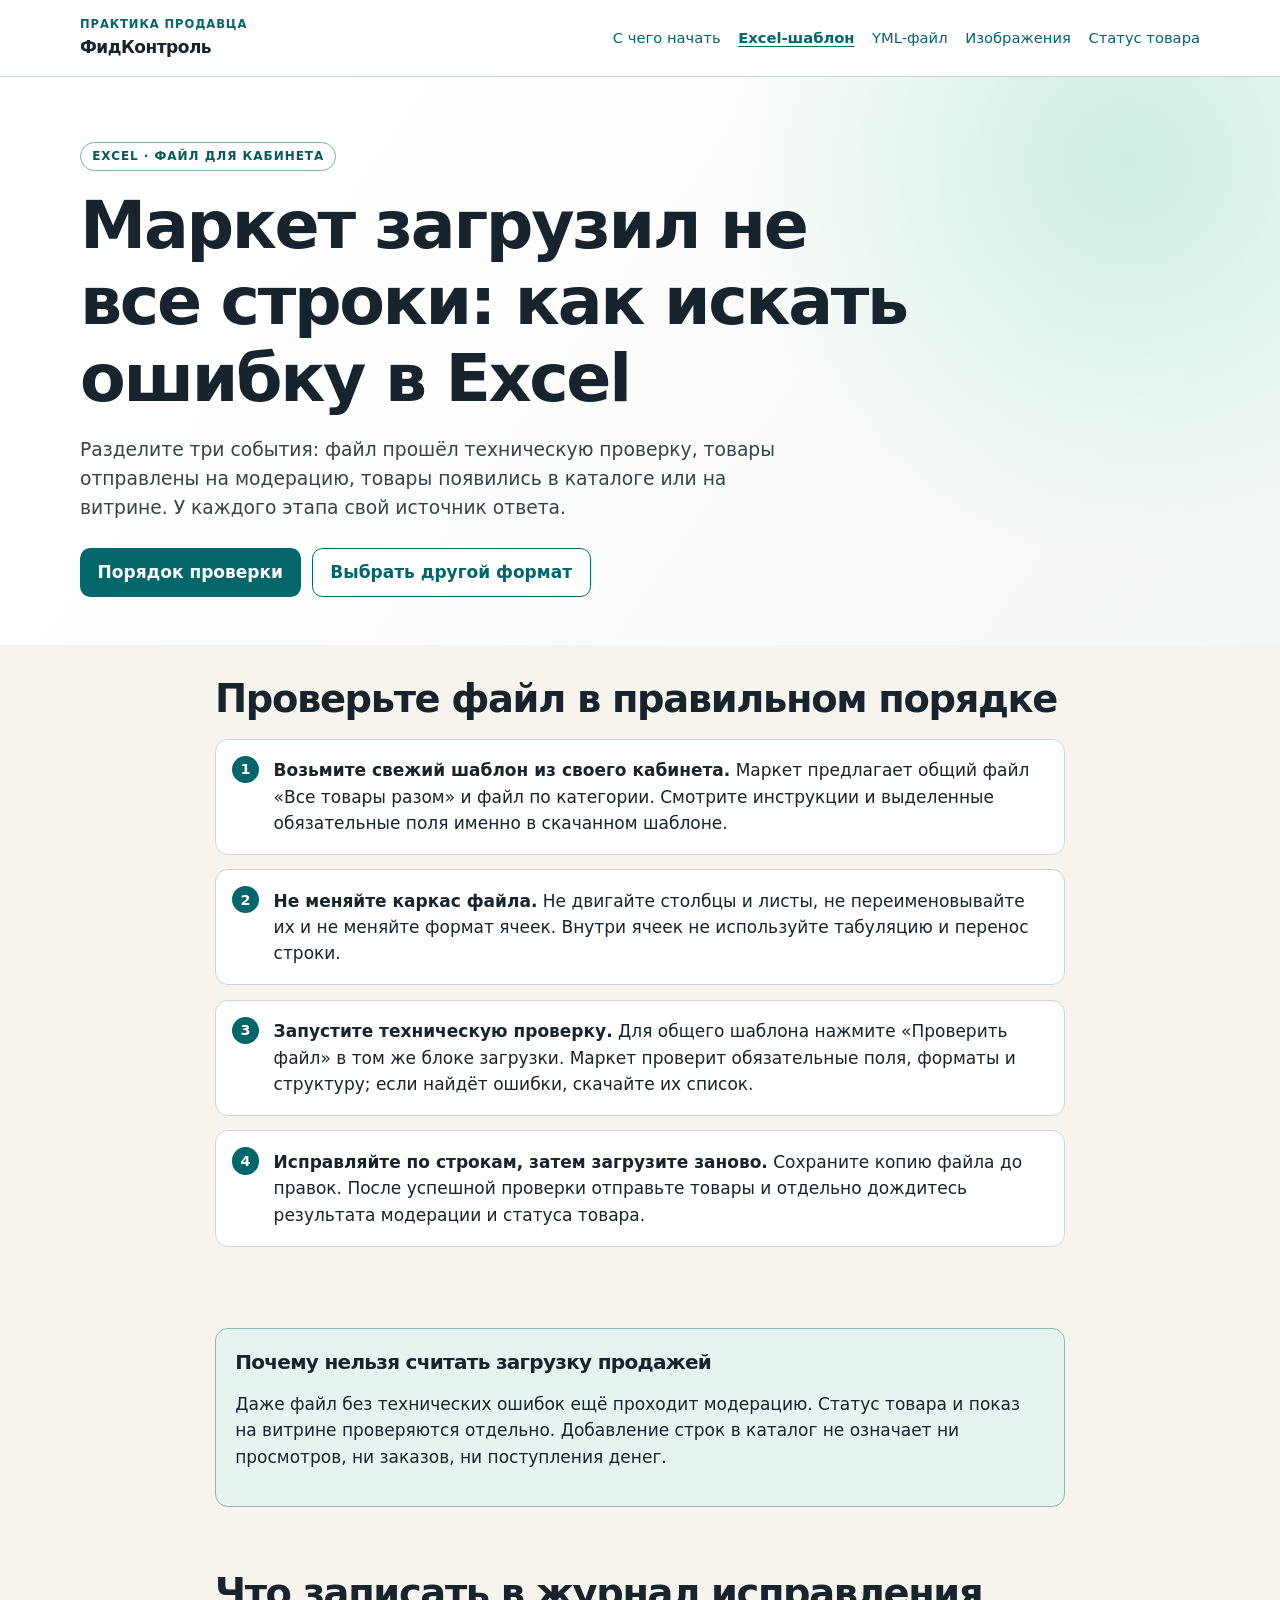
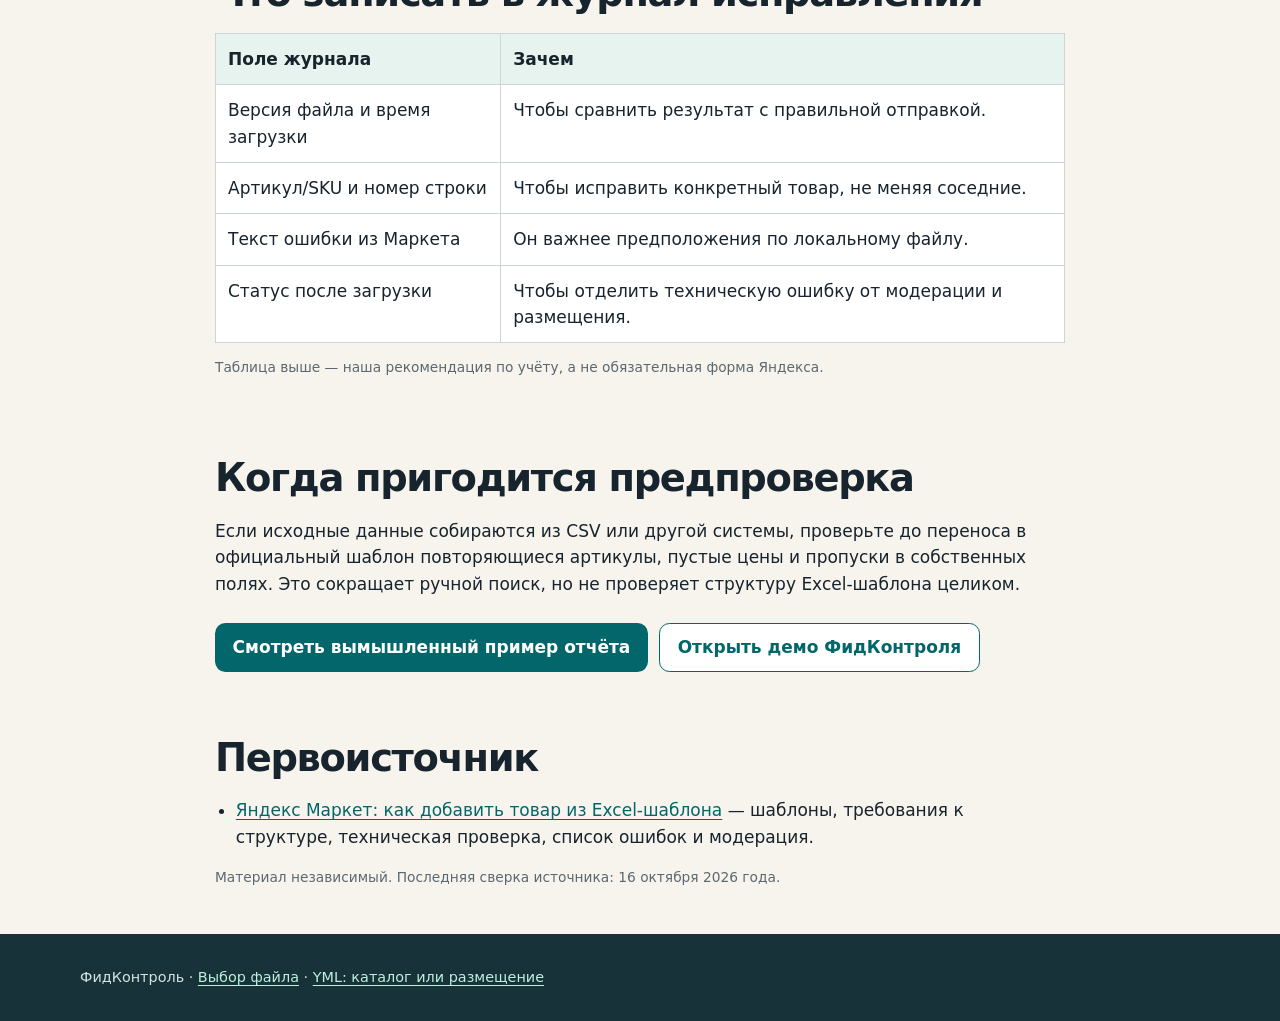
==== excel.html @ 8aea6bb6 "Publish original FeedControl seller guides" ====
<!doctype html>
<html lang="ru"><head><meta charset="utf-8"><meta name="viewport" content="width=device-width,initial-scale=1"><meta name="description" content="Практический порядок поиска ошибок в Excel-шаблоне Яндекс Маркета: структура файла, обязательные поля, техническая проверка и статусы товаров."><title>Ошибки Excel-шаблона Яндекс Маркета: порядок проверки — ФидКонтроль</title><link rel="stylesheet" href="site.css"></head>
<body><a class="skip" href="#main">К содержанию</a><header class="site-head"><div class="wrap head-row"><a class="brand" href="index.html"><small>Практика продавца</small>ФидКонтроль</a><nav aria-label="Разделы"><a href="index.html">С чего начать</a><a href="excel.html" aria-current="page">Excel-шаблон</a><a href="yml.html">YML-файл</a><a href="images.html">Изображения</a><a href="statuses.html">Статус товара</a></nav></div></header>
<main id="main"><div class="hero"><div class="wrap"><p class="eyebrow">Excel · файл для кабинета</p><h1>Маркет загрузил не все строки: как искать ошибку в Excel</h1><p class="lead">Разделите три события: файл прошёл техническую проверку, товары отправлены на модерацию, товары появились в каталоге или на витрине. У каждого этапа свой источник ответа.</p><div class="actions"><a class="button" href="#order">Порядок проверки</a><a class="button secondary" href="index.html">Выбрать другой формат</a></div></div></div>
<div class="article"><section id="order"><h2>Проверьте файл в правильном порядке</h2><ol class="steps"><li><strong>Возьмите свежий шаблон из своего кабинета.</strong> Маркет предлагает общий файл «Все товары разом» и файл по категории. Смотрите инструкции и выделенные обязательные поля именно в скачанном шаблоне.</li><li><strong>Не меняйте каркас файла.</strong> Не двигайте столбцы и листы, не переименовывайте их и не меняйте формат ячеек. Внутри ячеек не используйте табуляцию и перенос строки.</li><li><strong>Запустите техническую проверку.</strong> Для общего шаблона нажмите «Проверить файл» в том же блоке загрузки. Маркет проверит обязательные поля, форматы и структуру; если найдёт ошибки, скачайте их список.</li><li><strong>Исправляйте по строкам, затем загрузите заново.</strong> Сохраните копию файла до правок. После успешной проверки отправьте товары и отдельно дождитесь результата модерации и статуса товара.</li></ol></section>
<section><div class="callout"><h3>Почему нельзя считать загрузку продажей</h3><p>Даже файл без технических ошибок ещё проходит модерацию. Статус товара и показ на витрине проверяются отдельно. Добавление строк в каталог не означает ни просмотров, ни заказов, ни поступления денег.</p></div></section>
<section><h2>Что записать в журнал исправления</h2><table class="compare"><thead><tr><th>Поле журнала</th><th>Зачем</th></tr></thead><tbody><tr><td>Версия файла и время загрузки</td><td>Чтобы сравнить результат с правильной отправкой.</td></tr><tr><td>Артикул/SKU и номер строки</td><td>Чтобы исправить конкретный товар, не меняя соседние.</td></tr><tr><td>Текст ошибки из Маркета</td><td>Он важнее предположения по локальному файлу.</td></tr><tr><td>Статус после загрузки</td><td>Чтобы отделить техническую ошибку от модерации и размещения.</td></tr></tbody></table><p class="small">Таблица выше — наша рекомендация по учёту, а не обязательная форма Яндекса.</p></section>
<section><h2>Когда пригодится предпроверка</h2><p>Если исходные данные собираются из CSV или другой системы, проверьте до переноса в официальный шаблон повторяющиеся артикулы, пустые цены и пропуски в собственных полях. Это сокращает ручной поиск, но не проверяет структуру Excel-шаблона целиком.</p><div class="actions"><a class="button" href="synthetic-report.pdf">Смотреть вымышленный пример отчёта</a><a class="button secondary" href="https://feedcontrol-zaitsev.directpanelrelay2026.workers.dev/" rel="noopener noreferrer">Открыть демо ФидКонтроля</a></div></section>
<section><h2>Первоисточник</h2><ul class="source-list"><li><a href="https://yandex.ru/support/marketplace/ru/assortment/create/add/excel">Яндекс Маркет: как добавить товар из Excel-шаблона</a> — шаблоны, требования к структуре, техническая проверка, список ошибок и модерация.</li></ul><p class="small">Материал независимый. Последняя сверка источника: 16 октября 2026 года.</p></section></div></main><footer class="site-foot"><div class="wrap">ФидКонтроль · <a href="index.html">Выбор файла</a> · <a href="yml.html">YML: каталог или размещение</a></div></footer></body></html>
---- site.css ----
:root{color-scheme:light;--paper:#f6f4ed;--ink:#17232d;--muted:#5c6871;--line:#ccd5d8;--accent:#02666b;--accent2:#e6f3ef;--warm:#ffdc9a}
*{box-sizing:border-box}html{scroll-behavior:smooth}body{margin:0;background:var(--paper);color:var(--ink);font:17px/1.55 system-ui,-apple-system,"Segoe UI",sans-serif}a{color:var(--accent);text-underline-offset:.18em}a:focus-visible,button:focus-visible{outline:3px solid #bd6425;outline-offset:3px}.wrap{width:min(1120px,calc(100% - 2rem));margin:auto}.site-head{border-bottom:1px solid var(--line);background:#fff}.head-row{display:flex;align-items:center;justify-content:space-between;gap:1rem;padding:1rem 0}.brand{font-weight:800;letter-spacing:-.03em;color:var(--ink);text-decoration:none}.brand small{display:block;font-size:.72rem;font-weight:600;letter-spacing:.08em;text-transform:uppercase;color:var(--accent)}nav{display:flex;flex-wrap:wrap;gap:.8rem 1.1rem}nav a{font-size:.92rem;text-decoration:none}nav a[aria-current=page]{font-weight:750;text-decoration:underline}.hero{padding:4rem 0 3rem;background:radial-gradient(circle at 88% 15%,#d0eee6 0,transparent 32%),linear-gradient(125deg,#fff 20%,#f4f8f4 100%)}.eyebrow{display:inline-block;margin:0 0 .8rem;padding:.25rem .7rem;border:1px solid #7bb2a6;border-radius:999px;color:#075a5c;font-size:.75rem;font-weight:750;letter-spacing:.08em;text-transform:uppercase}h1,h2,h3{line-height:1.15;letter-spacing:-.035em}h1{max-width:850px;margin:.2rem 0 1rem;font-size:clamp(2.2rem,5.2vw,4.5rem)}h2{margin:0 0 1.1rem;font-size:clamp(1.65rem,3vw,2.5rem)}h3{font-size:1.25rem;margin:.2rem 0 .5rem}.lead{max-width:740px;font-size:1.17rem;color:#35434b}.actions{display:flex;flex-wrap:wrap;gap:.7rem;margin-top:1.6rem}.button{display:inline-flex;align-items:center;justify-content:center;min-height:44px;padding:.65rem 1.1rem;border-radius:.65rem;background:var(--accent);color:#fff;font-weight:750;text-decoration:none}.button.secondary{background:#fff;border:1px solid var(--accent);color:var(--accent)}section{padding:3rem 0}.grid{display:grid;grid-template-columns:repeat(3,minmax(0,1fr));gap:1rem}.card{background:#fff;border:1px solid var(--line);border-radius:1rem;padding:1.3rem;box-shadow:0 8px 24px #13232b0b}.card p{color:var(--muted);margin:.3rem 0 1rem}.card a{font-weight:700}.tag{display:inline-block;padding:.18rem .5rem;background:var(--accent2);border-radius:.35rem;color:#075a5c;font-size:.75rem;font-weight:700}.note{background:#fff7e4;border-left:4px solid #b87515;padding:1rem 1.2rem;border-radius:.45rem}.steps{counter-reset:steps;list-style:none;padding:0;display:grid;gap:.9rem}.steps li{counter-increment:steps;position:relative;padding:1.1rem 1.2rem 1.1rem 3.6rem;background:#fff;border:1px solid var(--line);border-radius:.8rem}.steps li:before{content:counter(steps);position:absolute;left:1rem;top:1rem;width:1.7rem;height:1.7rem;display:grid;place-items:center;border-radius:50%;background:var(--accent);color:#fff;font-size:.9rem;font-weight:800}.split{display:grid;grid-template-columns:1fr 1fr;gap:1.3rem}.panel{background:#fff;border:1px solid var(--line);border-radius:1rem;padding:1.5rem}.panel.ink{background:#173239;color:#fff}.panel.ink a{color:#bdf0de}.panel.ink p{color:#d2e6e2}.checklist{padding-left:1.3rem}.checklist li{padding:.28rem 0}.compare{width:100%;border-collapse:collapse;background:#fff}.compare th,.compare td{border:1px solid var(--line);padding:.75rem;text-align:left;vertical-align:top}.compare th{background:#e6f3ef}.small{font-size:.86rem;color:var(--muted)}.source-list{padding-left:1.3rem}.source-list li{margin:.5rem 0}.site-foot{background:#173239;color:#d5e3e3;padding:2rem 0;font-size:.9rem}.site-foot a{color:#bdf0de}.article{max-width:850px;margin:auto}.article>p{max-width:760px}.article section{padding:2rem 0}.callout{border:1px solid #90b9b3;background:#e6f3ef;padding:1.2rem;border-radius:.8rem}.metric{font-size:2rem;font-weight:800;line-height:1}.skip{position:absolute;left:-9999px}.skip:focus{left:1rem;top:1rem;z-index:10;background:#fff;padding:.5rem}@media(max-width:760px){.head-row{align-items:flex-start;flex-direction:column}.grid,.split{grid-template-columns:1fr}.hero{padding:2.8rem 0 2rem}section{padding:2rem 0}.compare{font-size:.86rem}}
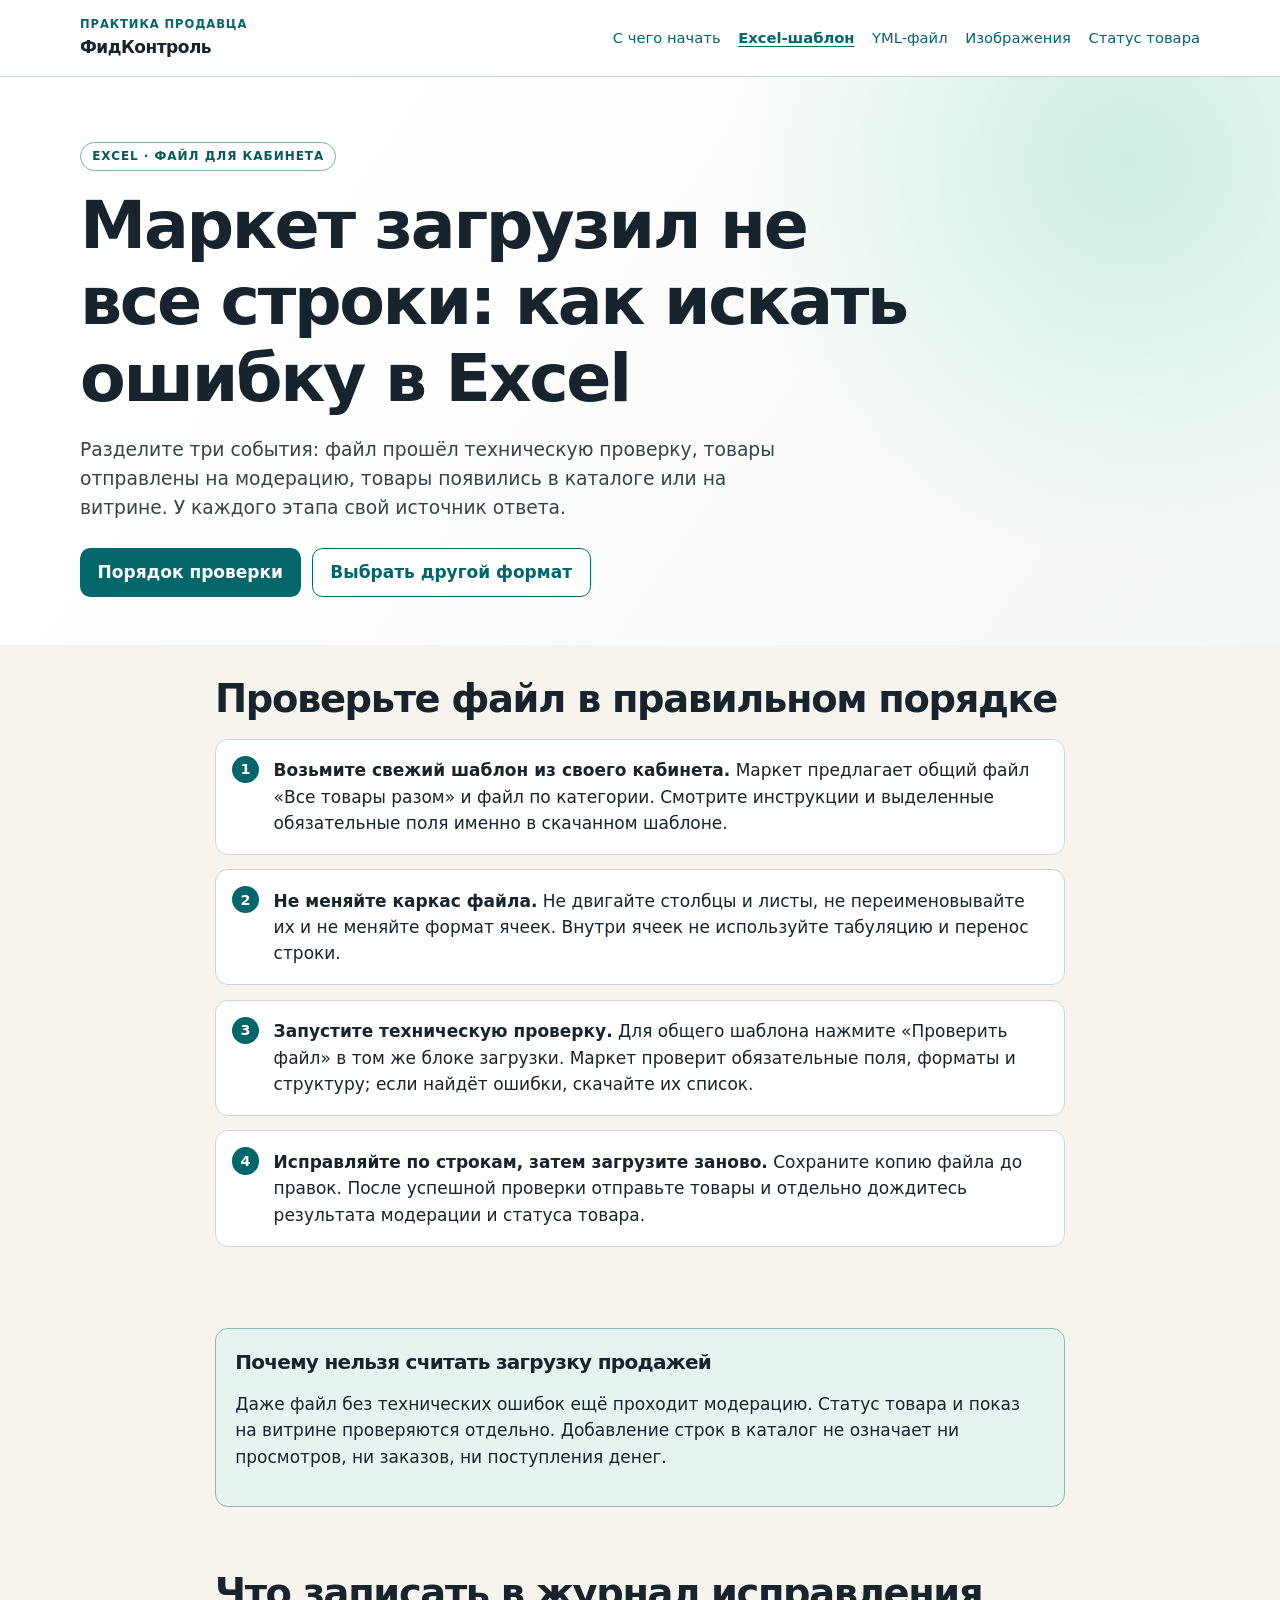
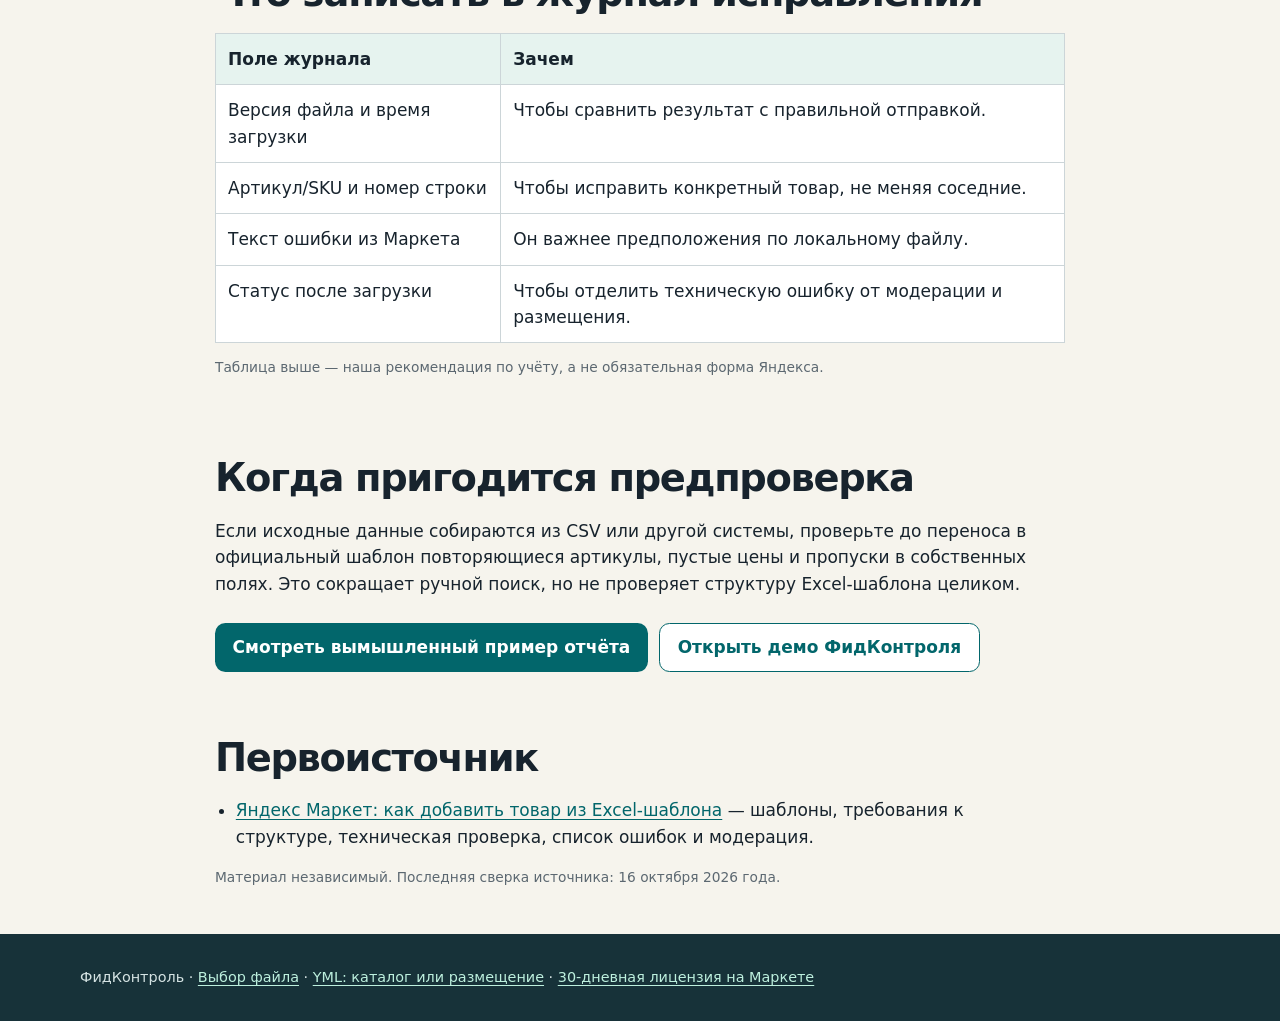
==== commit 206ba4e3: "Link verified FeedControl buyer card from five guides" ====
--- a/excel.html
+++ b/excel.html
@@ -6,4 +6,4 @@
 <section><div class="callout"><h3>Почему нельзя считать загрузку продажей</h3><p>Даже файл без технических ошибок ещё проходит модерацию. Статус товара и показ на витрине проверяются отдельно. Добавление строк в каталог не означает ни просмотров, ни заказов, ни поступления денег.</p></div></section>
 <section><h2>Что записать в журнал исправления</h2><table class="compare"><thead><tr><th>Поле журнала</th><th>Зачем</th></tr></thead><tbody><tr><td>Версия файла и время загрузки</td><td>Чтобы сравнить результат с правильной отправкой.</td></tr><tr><td>Артикул/SKU и номер строки</td><td>Чтобы исправить конкретный товар, не меняя соседние.</td></tr><tr><td>Текст ошибки из Маркета</td><td>Он важнее предположения по локальному файлу.</td></tr><tr><td>Статус после загрузки</td><td>Чтобы отделить техническую ошибку от модерации и размещения.</td></tr></tbody></table><p class="small">Таблица выше — наша рекомендация по учёту, а не обязательная форма Яндекса.</p></section>
 <section><h2>Когда пригодится предпроверка</h2><p>Если исходные данные собираются из CSV или другой системы, проверьте до переноса в официальный шаблон повторяющиеся артикулы, пустые цены и пропуски в собственных полях. Это сокращает ручной поиск, но не проверяет структуру Excel-шаблона целиком.</p><div class="actions"><a class="button" href="synthetic-report.pdf">Смотреть вымышленный пример отчёта</a><a class="button secondary" href="https://feedcontrol-zaitsev.directpanelrelay2026.workers.dev/" rel="noopener noreferrer">Открыть демо ФидКонтроля</a></div></section>
-<section><h2>Первоисточник</h2><ul class="source-list"><li><a href="https://yandex.ru/support/marketplace/ru/assortment/create/add/excel">Яндекс Маркет: как добавить товар из Excel-шаблона</a> — шаблоны, требования к структуре, техническая проверка, список ошибок и модерация.</li></ul><p class="small">Материал независимый. Последняя сверка источника: 16 октября 2026 года.</p></section></div></main><footer class="site-foot"><div class="wrap">ФидКонтроль · <a href="index.html">Выбор файла</a> · <a href="yml.html">YML: каталог или размещение</a></div></footer></body></html>
+<section><h2>Первоисточник</h2><ul class="source-list"><li><a href="https://yandex.ru/support/marketplace/ru/assortment/create/add/excel">Яндекс Маркет: как добавить товар из Excel-шаблона</a> — шаблоны, требования к структуре, техническая проверка, список ошибок и модерация.</li></ul><p class="small">Материал независимый. Последняя сверка источника: 16 октября 2026 года.</p></section></div></main><footer class="site-foot"><div class="wrap">ФидКонтроль · <a href="index.html">Выбор файла</a> · <a href="yml.html">YML: каталог или размещение</a> · <a href="https://market.yandex.ru/card/veb-servis-fidkontrol-dlya-proverki-csv-yml-i-xlsx-litsenziya-na-30-dney/6150346398">30-дневная лицензия на Маркете</a></div></footer></body></html>
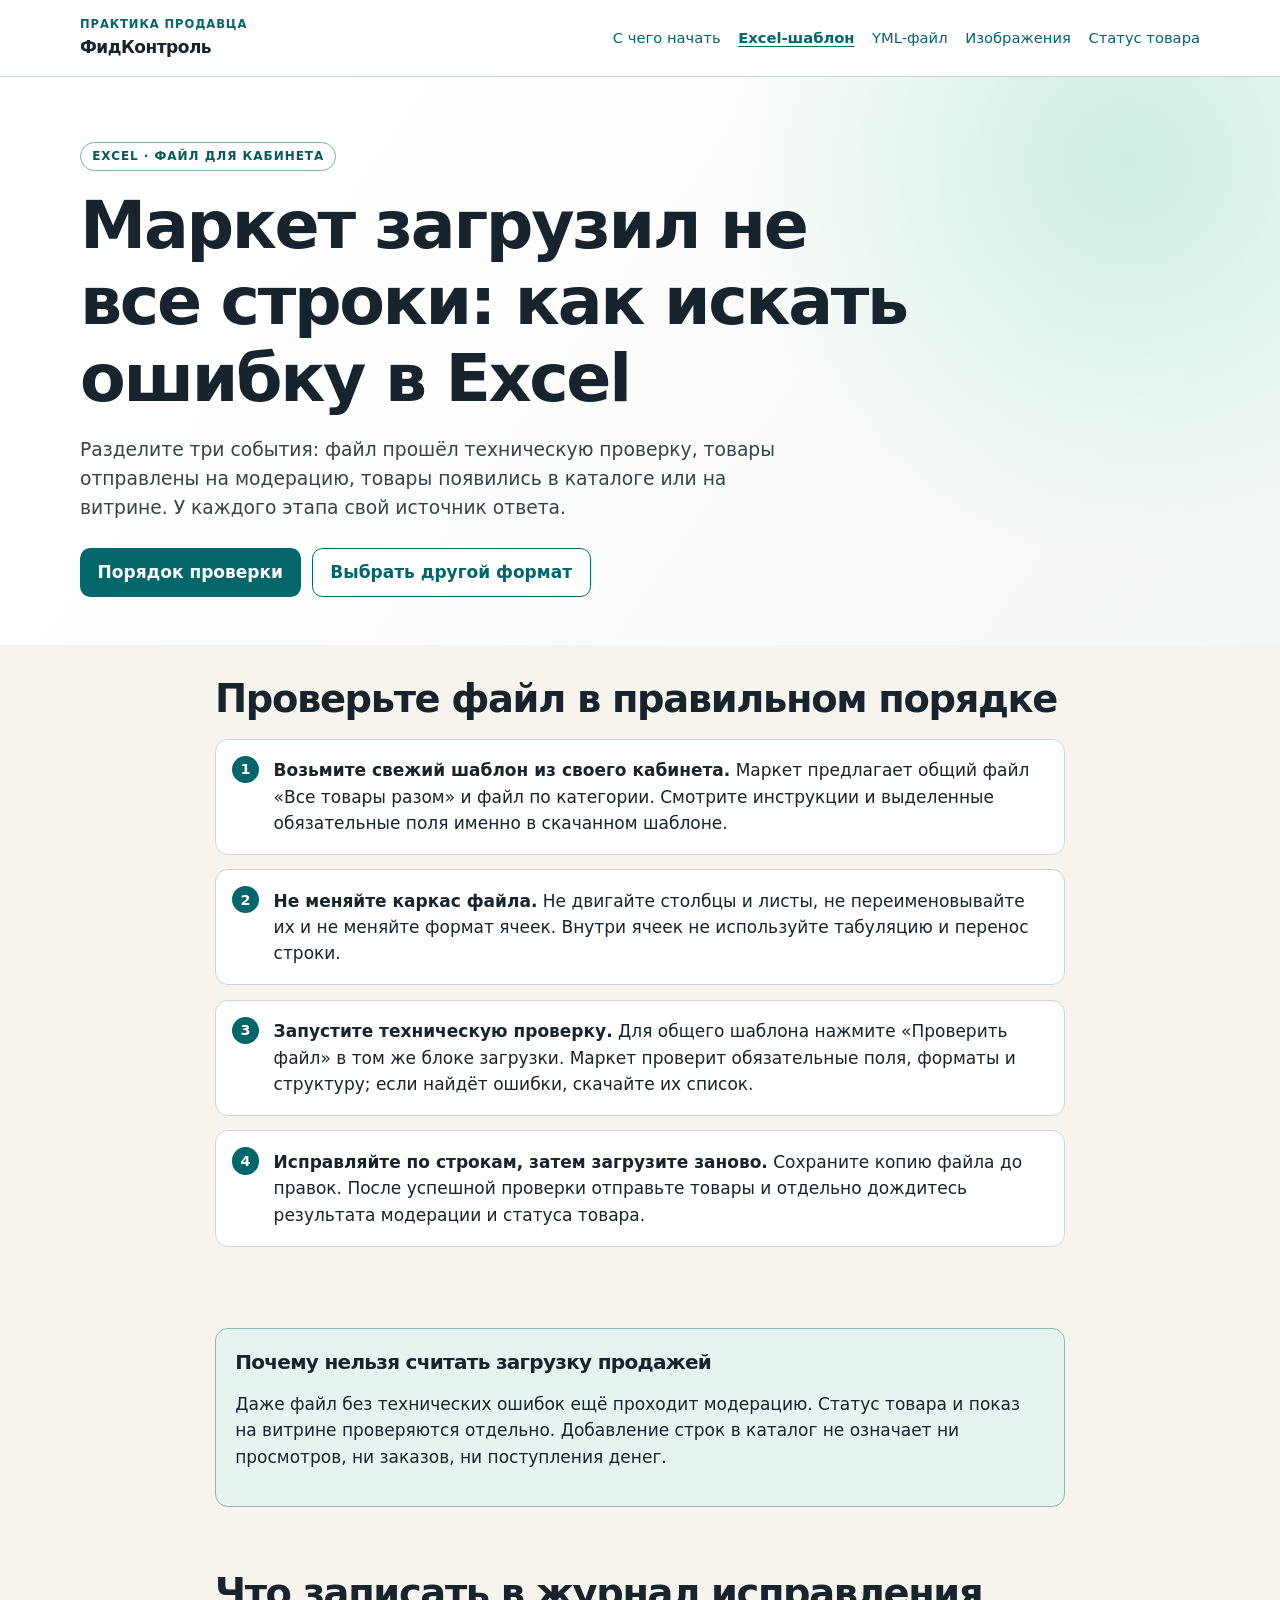
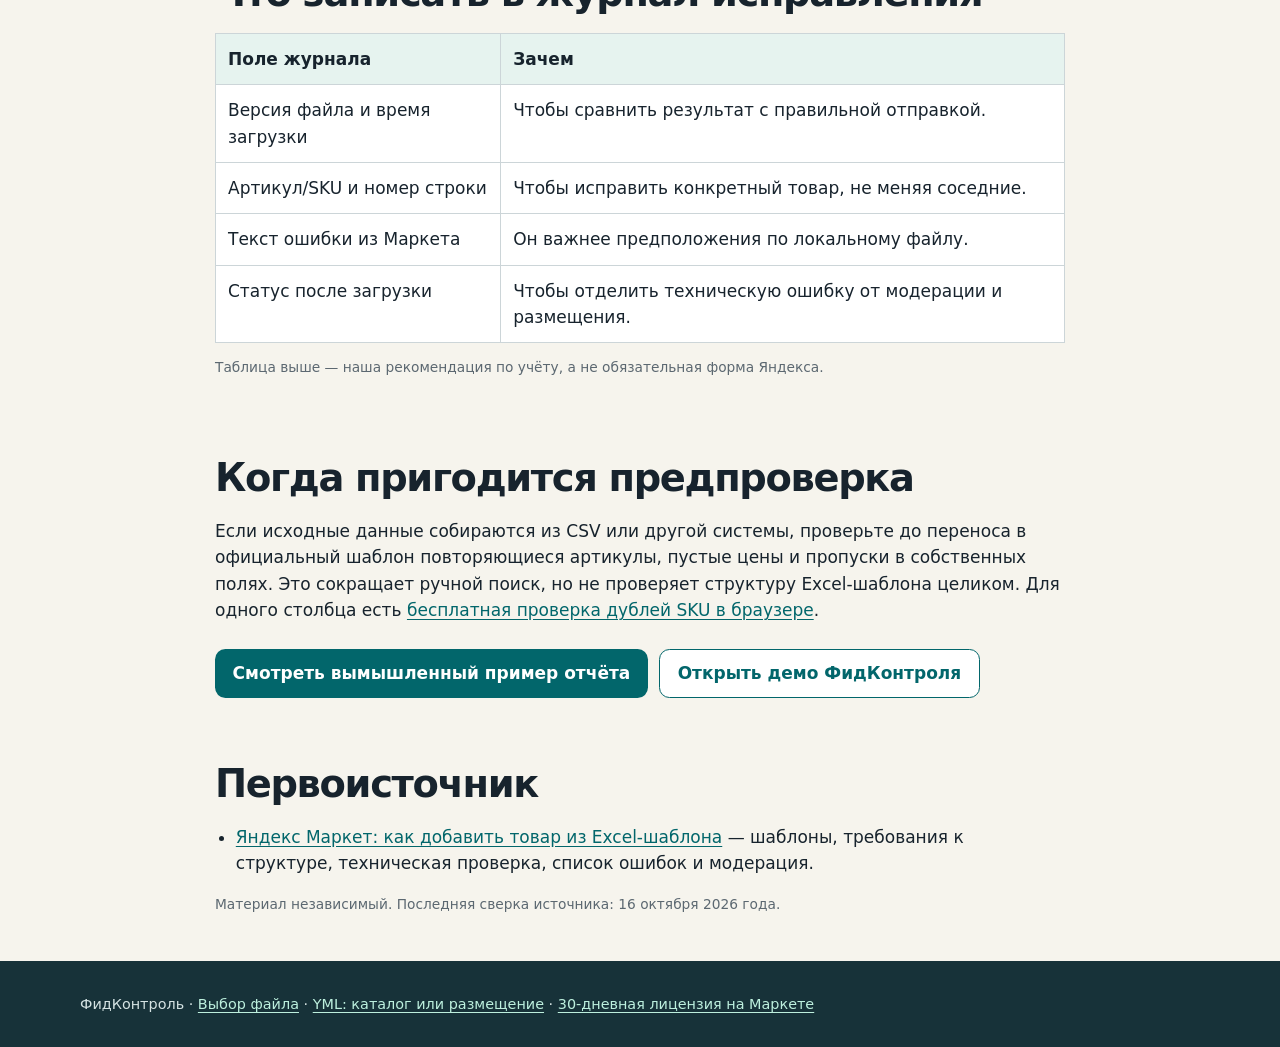
==== commit 7e91d47f: "Add local duplicate SKU checker and guide" ====
--- a/excel.html
+++ b/excel.html
@@ -5,5 +5,5 @@
 <div class="article"><section id="order"><h2>Проверьте файл в правильном порядке</h2><ol class="steps"><li><strong>Возьмите свежий шаблон из своего кабинета.</strong> Маркет предлагает общий файл «Все товары разом» и файл по категории. Смотрите инструкции и выделенные обязательные поля именно в скачанном шаблоне.</li><li><strong>Не меняйте каркас файла.</strong> Не двигайте столбцы и листы, не переименовывайте их и не меняйте формат ячеек. Внутри ячеек не используйте табуляцию и перенос строки.</li><li><strong>Запустите техническую проверку.</strong> Для общего шаблона нажмите «Проверить файл» в том же блоке загрузки. Маркет проверит обязательные поля, форматы и структуру; если найдёт ошибки, скачайте их список.</li><li><strong>Исправляйте по строкам, затем загрузите заново.</strong> Сохраните копию файла до правок. После успешной проверки отправьте товары и отдельно дождитесь результата модерации и статуса товара.</li></ol></section>
 <section><div class="callout"><h3>Почему нельзя считать загрузку продажей</h3><p>Даже файл без технических ошибок ещё проходит модерацию. Статус товара и показ на витрине проверяются отдельно. Добавление строк в каталог не означает ни просмотров, ни заказов, ни поступления денег.</p></div></section>
 <section><h2>Что записать в журнал исправления</h2><table class="compare"><thead><tr><th>Поле журнала</th><th>Зачем</th></tr></thead><tbody><tr><td>Версия файла и время загрузки</td><td>Чтобы сравнить результат с правильной отправкой.</td></tr><tr><td>Артикул/SKU и номер строки</td><td>Чтобы исправить конкретный товар, не меняя соседние.</td></tr><tr><td>Текст ошибки из Маркета</td><td>Он важнее предположения по локальному файлу.</td></tr><tr><td>Статус после загрузки</td><td>Чтобы отделить техническую ошибку от модерации и размещения.</td></tr></tbody></table><p class="small">Таблица выше — наша рекомендация по учёту, а не обязательная форма Яндекса.</p></section>
-<section><h2>Когда пригодится предпроверка</h2><p>Если исходные данные собираются из CSV или другой системы, проверьте до переноса в официальный шаблон повторяющиеся артикулы, пустые цены и пропуски в собственных полях. Это сокращает ручной поиск, но не проверяет структуру Excel-шаблона целиком.</p><div class="actions"><a class="button" href="synthetic-report.pdf">Смотреть вымышленный пример отчёта</a><a class="button secondary" href="https://feedcontrol-zaitsev.directpanelrelay2026.workers.dev/" rel="noopener noreferrer">Открыть демо ФидКонтроля</a></div></section>
+<section><h2>Когда пригодится предпроверка</h2><p>Если исходные данные собираются из CSV или другой системы, проверьте до переноса в официальный шаблон повторяющиеся артикулы, пустые цены и пропуски в собственных полях. Это сокращает ручной поиск, но не проверяет структуру Excel-шаблона целиком. Для одного столбца есть <a href="sku-dubl.html">бесплатная проверка дублей SKU в браузере</a>.</p><div class="actions"><a class="button" href="synthetic-report.pdf">Смотреть вымышленный пример отчёта</a><a class="button secondary" href="https://feedcontrol-zaitsev.directpanelrelay2026.workers.dev/" rel="noopener noreferrer">Открыть демо ФидКонтроля</a></div></section>
 <section><h2>Первоисточник</h2><ul class="source-list"><li><a href="https://yandex.ru/support/marketplace/ru/assortment/create/add/excel">Яндекс Маркет: как добавить товар из Excel-шаблона</a> — шаблоны, требования к структуре, техническая проверка, список ошибок и модерация.</li></ul><p class="small">Материал независимый. Последняя сверка источника: 16 октября 2026 года.</p></section></div></main><footer class="site-foot"><div class="wrap">ФидКонтроль · <a href="index.html">Выбор файла</a> · <a href="yml.html">YML: каталог или размещение</a> · <a href="https://market.yandex.ru/card/veb-servis-fidkontrol-dlya-proverki-csv-yml-i-xlsx-litsenziya-na-30-dney/6150346398">30-дневная лицензия на Маркете</a></div></footer></body></html>
